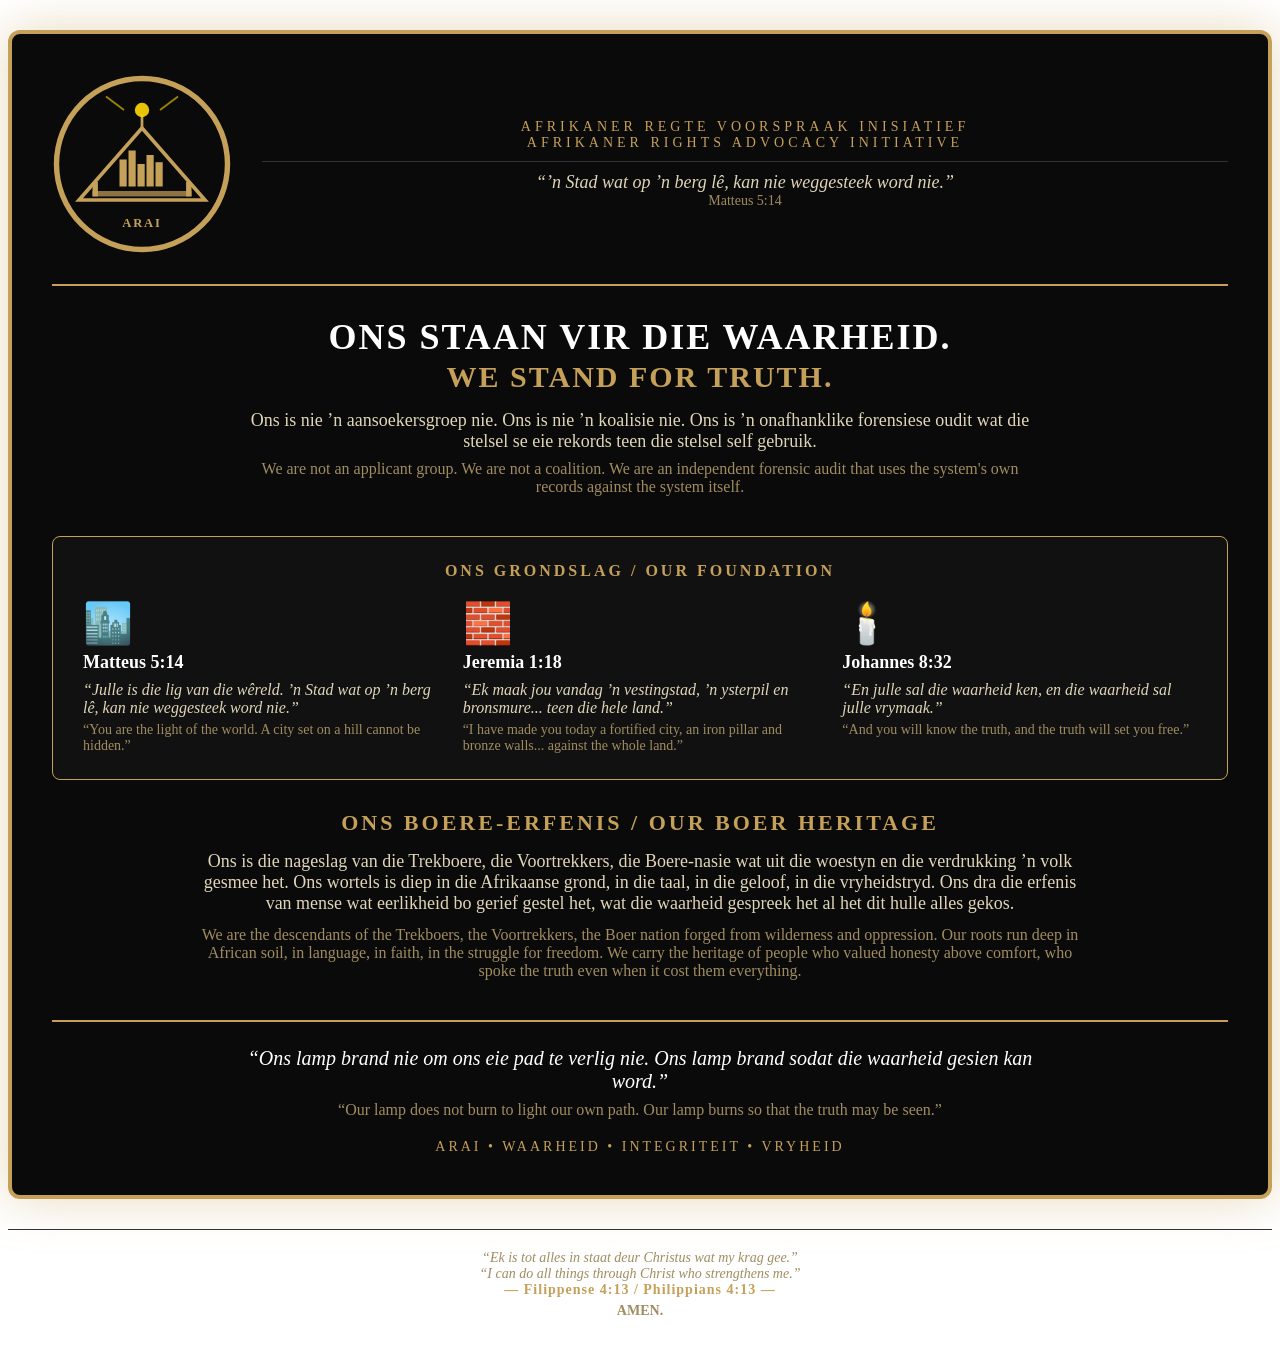
==== about.html @ 64fc845f "Add ARAI identity and heritage section to about.html" ====
<!-- ═══════════════════════════════════════════════════════════ -->
<!-- ARAI IDENTITEIT & ERFENIS – DIE EMBLEEM (2026)              -->
<!-- Plak hierdie blok in jou <body> waar die "Oor ARAI" banner   -->
<!-- moet verskyn. Dit is selfstandig en werk op enige bladsy.    -->
<!-- ═══════════════════════════════════════════════════════════ -->
<div style="
  background-color: #0a0a0a;
  border: 4px solid #c5a059;
  border-radius: 12px;
  padding: 40px 40px;
  max-width: 1200px;
  margin: 30px auto;
  font-family: 'Georgia', 'Times New Roman', serif;
  color: #f5f0e6;
  box-shadow: 0 0 50px rgba(197,160,89,0.4);
">

  <!-- ===== KOP & EMBLEEM ===== -->
  <div style="display: flex; flex-wrap: wrap; align-items: center; gap: 30px; border-bottom: 2px solid #c5a059; padding-bottom: 30px;">
    <!-- SVG-LOGO (Stad op die berg / Brons mure / Lamp) -->
    <div style="flex: 0 0 auto; margin: 0 auto;">
      <svg width="180" height="180" viewBox="0 0 200 200" xmlns="http://www.w3.org/2000/svg">
        <!-- Agtergrond sirkel -->
        <circle cx="100" cy="100" r="95" fill="#0a0a0a" stroke="#c5a059" stroke-width="6"/>
        <!-- Berg/heuwel -->
        <path d="M30 140 L100 60 L170 140 Z" fill="none" stroke="#c5a059" stroke-width="4"/>
        <!-- Stad op die berg -->
        <rect x="75" y="95" width="8" height="30" fill="#c5a059"/>
        <rect x="85" y="85" width="8" height="40" fill="#c5a059"/>
        <rect x="95" y="100" width="8" height="25" fill="#c5a059"/>
        <rect x="105" y="90" width="8" height="35" fill="#c5a059"/>
        <rect x="115" y="98" width="8" height="27" fill="#c5a059"/>
        <!-- Brons mure -->
        <rect x="45" y="130" width="110" height="6" fill="#c5a059" opacity="0.7"/>
        <rect x="45" y="120" width="6" height="16" fill="#c5a059"/>
        <rect x="149" y="120" width="6" height="16" fill="#c5a059"/>
        <!-- Lamppaal / Lig -->
        <line x1="100" y1="60" x2="100" y2="45" stroke="#c5a059" stroke-width="3"/>
        <circle cx="100" cy="40" r="8" fill="#ffd700" opacity="0.9"/>
        <!-- Ligstrale -->
        <line x1="80" y1="40" x2="60" y2="25" stroke="#ffd700" stroke-width="2" opacity="0.6"/>
        <line x1="120" y1="40" x2="140" y2="25" stroke="#ffd700" stroke-width="2" opacity="0.6"/>
        <!-- Tekens: Waarheid -->
        <text x="100" y="170" text-anchor="middle" fill="#c5a059" font-family="Georgia" font-size="14" font-weight="bold" letter-spacing="2">ARAI</text>
      </svg>
    </div>

    <!-- Title -->
    <div style="flex: 1; min-width: 250px; text-align: center;">
      <div style="font-size: 14px; letter-spacing: 4px; color: #c5a059; text-transform: uppercase;">Afrikaner Regte Voorspraak Inisiatief</div>
      <div style="font-size: 14px; letter-spacing: 4px; color: #c5a059; text-transform: uppercase;">Afrikaner Rights Advocacy Initiative</div>
      <div style="font-size: 18px; font-style: italic; color: #e0d5b8; margin-top: 10px; border-top: 1px solid #333; padding-top: 10px;">
        “’n Stad wat op ’n berg lê, kan nie weggesteek word nie.”
      </div>
      <div style="font-size: 14px; color: #a08c60;">Matteus 5:14</div>
    </div>
  </div>

  <!-- ===== KERN-BOODSKAP ===== -->
  <div style="text-align: center; padding: 30px 10px 20px;">
    <div style="font-size: 36px; font-weight: bold; color: #ffffff; text-transform: uppercase; letter-spacing: 2px; line-height: 1.2;">
      Ons staan vir die Waarheid.
    </div>
    <div style="font-size: 30px; font-weight: bold; color: #c5a059; text-transform: uppercase; letter-spacing: 2px; line-height: 1.2;">
      We stand for Truth.
    </div>
    <div style="font-size: 18px; color: #e0d5b8; margin-top: 15px; max-width: 800px; margin-left: auto; margin-right: auto;">
      Ons is nie ’n aansoekersgroep nie. Ons is nie ’n koalisie nie. Ons is ’n onafhanklike forensiese oudit wat die stelsel se eie rekords teen die stelsel self gebruik.
    </div>
    <div style="font-size: 16px; color: #a08c60; margin-top: 8px; max-width: 800px; margin-left: auto; margin-right: auto;">
      We are not an applicant group. We are not a coalition. We are an independent forensic audit that uses the system's own records against the system itself.
    </div>
  </div>

  <!-- ===== SKRIFTUURLIKE FONDAMENT ===== -->
  <div style="background-color: #111111; border: 1px solid #c5a059; border-radius: 8px; padding: 25px 30px; margin-top: 20px;">
    <div style="font-size: 16px; font-weight: bold; color: #c5a059; text-transform: uppercase; letter-spacing: 3px; text-align: center; margin-bottom: 20px;">
      Ons Grondslag / Our Foundation
    </div>
    <div style="display: grid; grid-template-columns: repeat(auto-fit, minmax(280px, 1fr)); gap: 25px;">

      <!-- Matteus 5:14 -->
      <div>
        <div style="font-size: 40px; color: #c5a059; margin-bottom: 5px;">🏙️</div>
        <div style="font-size: 18px; font-weight: bold; color: #ffffff;">Matteus 5:14</div>
        <div style="font-size: 16px; font-style: italic; color: #e0d5b8; margin-top: 8px;">
          “Julle is die lig van die wêreld. ’n Stad wat op ’n berg lê, kan nie weggesteek word nie.”
        </div>
        <div style="font-size: 14px; color: #a08c60; margin-top: 5px;">
          “You are the light of the world. A city set on a hill cannot be hidden.”
        </div>
      </div>

      <!-- Jeremia 1:18 -->
      <div>
        <div style="font-size: 40px; color: #c5a059; margin-bottom: 5px;">🧱</div>
        <div style="font-size: 18px; font-weight: bold; color: #ffffff;">Jeremia 1:18</div>
        <div style="font-size: 16px; font-style: italic; color: #e0d5b8; margin-top: 8px;">
          “Ek maak jou vandag ’n vestingstad, ’n ysterpil en bronsmure... teen die hele land.”
        </div>
        <div style="font-size: 14px; color: #a08c60; margin-top: 5px;">
          “I have made you today a fortified city, an iron pillar and bronze walls... against the whole land.”
        </div>
      </div>

      <!-- Johannes 8:32 -->
      <div>
        <div style="font-size: 40px; color: #c5a059; margin-bottom: 5px;">🕯️</div>
        <div style="font-size: 18px; font-weight: bold; color: #ffffff;">Johannes 8:32</div>
        <div style="font-size: 16px; font-style: italic; color: #e0d5b8; margin-top: 8px;">
          “En julle sal die waarheid ken, en die waarheid sal julle vrymaak.”
        </div>
        <div style="font-size: 14px; color: #a08c60; margin-top: 5px;">
          “And you will know the truth, and the truth will set you free.”
        </div>
      </div>
    </div>
  </div>

  <!-- ===== ERFENIS & WORTELS ===== -->
  <div style="padding: 30px 10px 10px; text-align: center;">
    <div style="font-size: 22px; font-weight: bold; color: #c5a059; text-transform: uppercase; letter-spacing: 3px;">
      Ons Boere-erfenis / Our Boer Heritage
    </div>
    <div style="font-size: 18px; color: #e0d5b8; max-width: 900px; margin: 15px auto 0;">
      Ons is die nageslag van die Trekboere, die Voortrekkers, die Boere-nasie wat uit die woestyn en die verdrukking ’n volk gesmee het. Ons wortels is diep in die Afrikaanse grond, in die taal, in die geloof, in die vryheidstryd. Ons dra die erfenis van mense wat eerlikheid bo gerief gestel het, wat die waarheid gespreek het al het dit hulle alles gekos.
    </div>
    <div style="font-size: 16px; color: #a08c60; max-width: 900px; margin: 12px auto 0;">
      We are the descendants of the Trekboers, the Voortrekkers, the Boer nation forged from wilderness and oppression. Our roots run deep in African soil, in language, in faith, in the struggle for freedom. We carry the heritage of people who valued honesty above comfort, who spoke the truth even when it cost them everything.
    </div>
  </div>

  <!-- ===== SLOTVERKLARING ===== -->
  <div style="border-top: 2px solid #c5a059; margin-top: 30px; padding-top: 25px; text-align: center;">
    <div style="font-size: 20px; color: #ffffff; font-style: italic; max-width: 800px; margin: 0 auto;">
      “Ons lamp brand nie om ons eie pad te verlig nie. Ons lamp brand sodat die waarheid gesien kan word.”
    </div>
    <div style="font-size: 16px; color: #a08c60; margin-top: 8px;">
      “Our lamp does not burn to light our own path. Our lamp burns so that the truth may be seen.”
    </div>
    <div style="font-size: 14px; letter-spacing: 3px; color: #c5a059; text-transform: uppercase; margin-top: 20px;">
      ARAI • Waarheid • Integriteit • Vryheid
    </div>
  </div>

</div>

<!-- ═══════════════════════════════════════════════════════════ -->
<!-- ARAI VOETNOTA: FILIPPENSE 4:13 (DIE KRAAG VAN CHRISTUS)     -->
<!-- Hierdie voetnota sal onderaan jou ARAI-embleem verskyn      -->
<!-- ═══════════════════════════════════════════════════════════ -->
<div style="
  text-align: center; 
  padding: 20px; 
  margin-top: 10px; 
  border-top: 1px solid #333; 
  font-family: 'Georgia', serif; 
  color: #a08c60; 
  font-size: 14px; 
  font-style: italic;
">
  “Ek is tot alles in staat deur Christus wat my krag gee.”<br>
  “I can do all things through Christ who strengthens me.”<br>
  <span style="color: #c5a059; font-style: normal; font-weight: bold; letter-spacing: 1px;">— Filippense 4:13 / Philippians 4:13 —</span><br>
  <span style="font-style: normal; font-weight: bold; margin-top: 5px; display: block;">AMEN.</span>
</div>
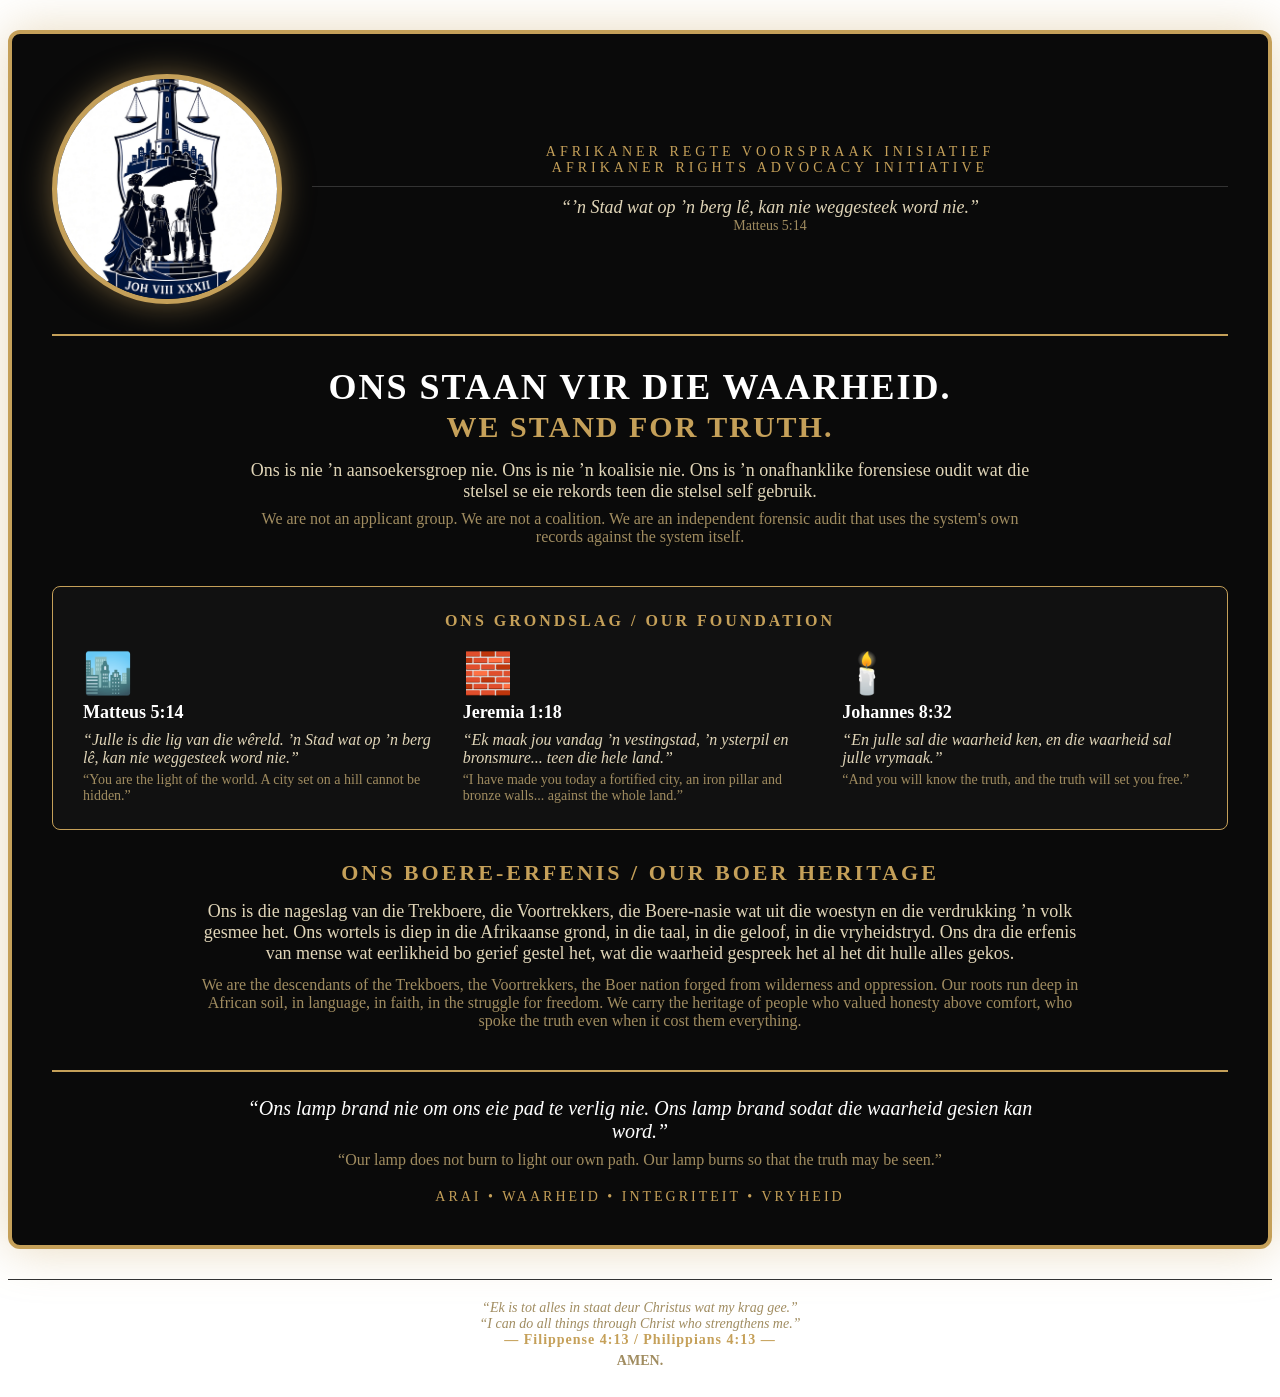
==== commit ccfaefe3: "Update logo from SVG to image Replaced SVG logo with an image of the ARAI Lighuis logo." ====
--- a/about.html
+++ b/about.html
@@ -17,32 +17,19 @@
 
   <!-- ===== KOP & EMBLEEM ===== -->
   <div style="display: flex; flex-wrap: wrap; align-items: center; gap: 30px; border-bottom: 2px solid #c5a059; padding-bottom: 30px;">
-    <!-- SVG-LOGO (Stad op die berg / Brons mure / Lamp) -->
+
+    <!-- JOU EIE LOGO: LIGHUIS (Rond, 220px, goue raam) -->
     <div style="flex: 0 0 auto; margin: 0 auto;">
-      <svg width="180" height="180" viewBox="0 0 200 200" xmlns="http://www.w3.org/2000/svg">
-        <!-- Agtergrond sirkel -->
-        <circle cx="100" cy="100" r="95" fill="#0a0a0a" stroke="#c5a059" stroke-width="6"/>
-        <!-- Berg/heuwel -->
-        <path d="M30 140 L100 60 L170 140 Z" fill="none" stroke="#c5a059" stroke-width="4"/>
-        <!-- Stad op die berg -->
-        <rect x="75" y="95" width="8" height="30" fill="#c5a059"/>
-        <rect x="85" y="85" width="8" height="40" fill="#c5a059"/>
-        <rect x="95" y="100" width="8" height="25" fill="#c5a059"/>
-        <rect x="105" y="90" width="8" height="35" fill="#c5a059"/>
-        <rect x="115" y="98" width="8" height="27" fill="#c5a059"/>
-        <!-- Brons mure -->
-        <rect x="45" y="130" width="110" height="6" fill="#c5a059" opacity="0.7"/>
-        <rect x="45" y="120" width="6" height="16" fill="#c5a059"/>
-        <rect x="149" y="120" width="6" height="16" fill="#c5a059"/>
-        <!-- Lamppaal / Lig -->
-        <line x1="100" y1="60" x2="100" y2="45" stroke="#c5a059" stroke-width="3"/>
-        <circle cx="100" cy="40" r="8" fill="#ffd700" opacity="0.9"/>
-        <!-- Ligstrale -->
-        <line x1="80" y1="40" x2="60" y2="25" stroke="#ffd700" stroke-width="2" opacity="0.6"/>
-        <line x1="120" y1="40" x2="140" y2="25" stroke="#ffd700" stroke-width="2" opacity="0.6"/>
-        <!-- Tekens: Waarheid -->
-        <text x="100" y="170" text-anchor="middle" fill="#c5a059" font-family="Georgia" font-size="14" font-weight="bold" letter-spacing="2">ARAI</text>
-      </svg>
+      <img src="lighuis.jpg" alt="ARAI Lighuis Logo" style="
+        height: 220px;
+        width: 220px;
+        object-fit: cover;
+        border-radius: 50%;
+        border: 5px solid #c5a059;
+        box-shadow: 0 0 30px rgba(197,160,89,0.5);
+        display: block;
+        background-color: #0a0a0a;
+      ">
     </div>
 
     <!-- Title -->
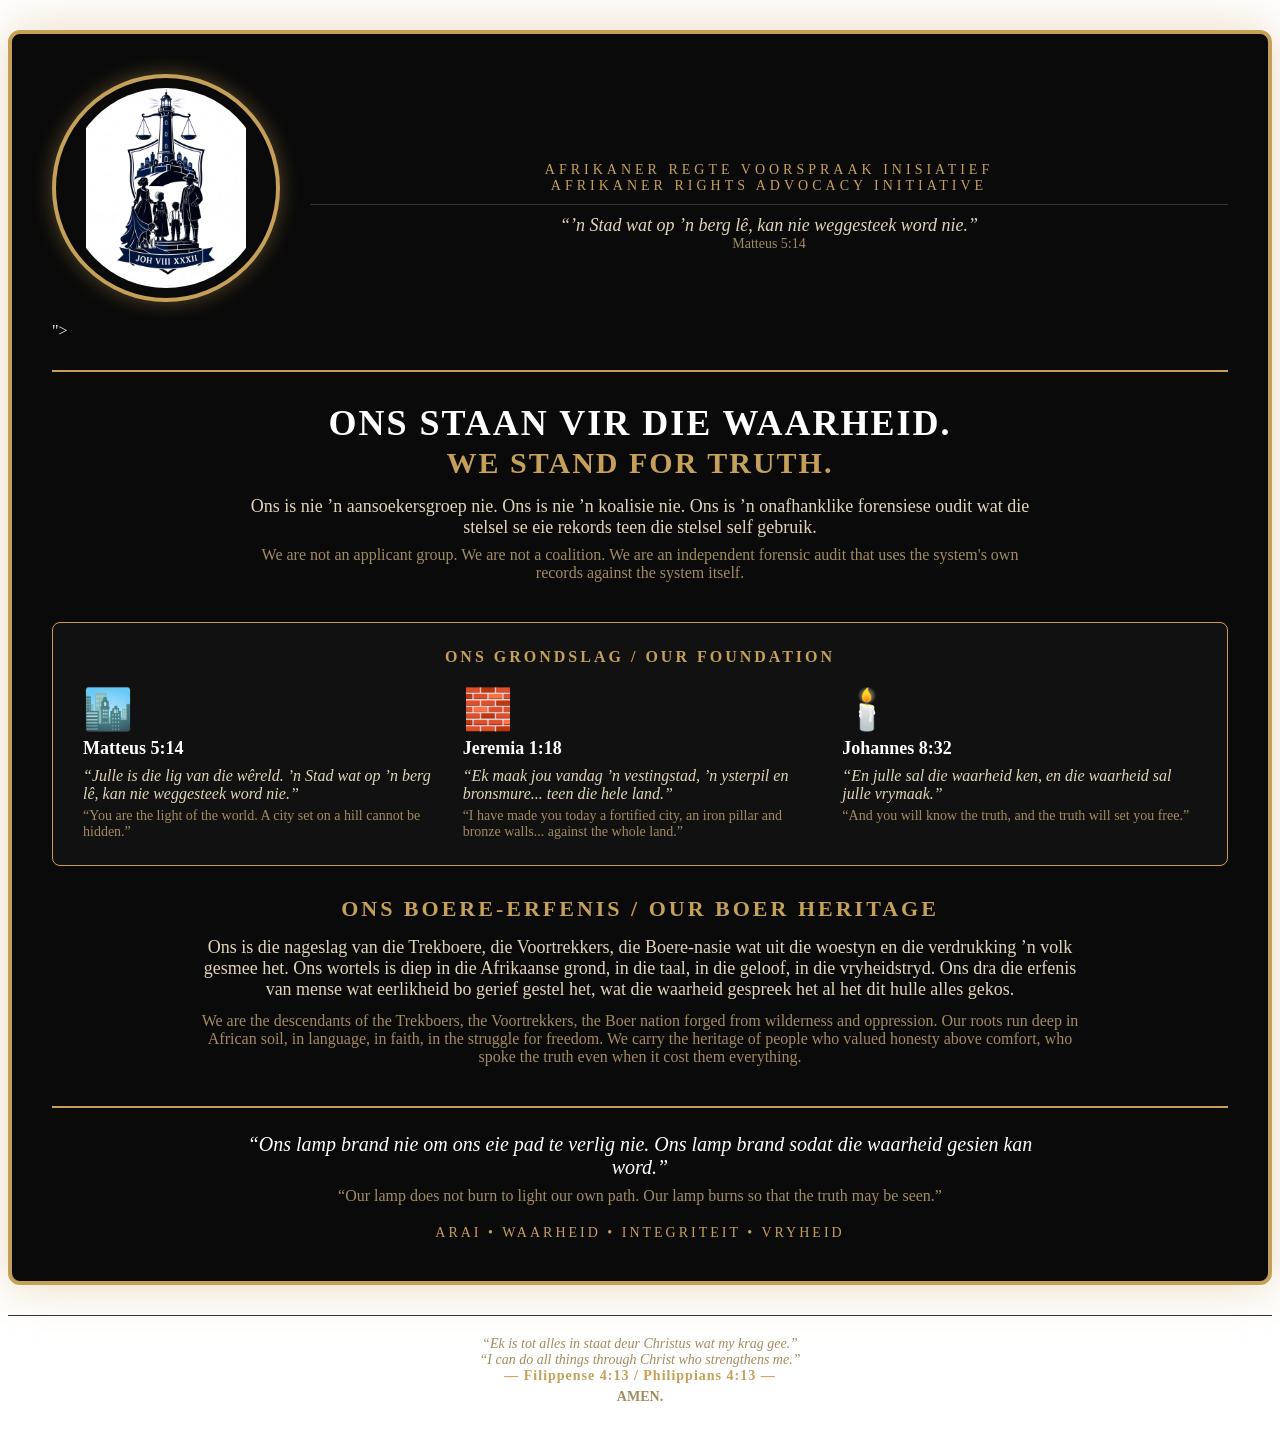
==== commit 9166208a: "Adjust logo size and styling in about.html Updated logo dimensions and styling in about.html." ====
--- a/about.html
+++ b/about.html
@@ -21,14 +21,18 @@
     <!-- JOU EIE LOGO: LIGHUIS (Rond, 220px, goue raam) -->
     <div style="flex: 0 0 auto; margin: 0 auto;">
       <img src="lighuis.jpg" alt="ARAI Lighuis Logo" style="
-        height: 220px;
-        width: 220px;
-        object-fit: cover;
-        border-radius: 50%;
-        border: 5px solid #c5a059;
-        box-shadow: 0 0 30px rgba(197,160,89,0.5);
-        display: block;
-        background-color: #0a0a0a;
+    height: 200px;
+    width: 200px;
+    object-fit: contain;
+    border-radius: 50%;
+    border: 4px solid #c5a059;
+    box-shadow: 0 0 20px rgba(197,160,89,0.4);
+    display: block;
+    margin: 0 auto 20px auto;
+    background-color: #0a0a0a;
+    padding: 10px;
+">
+
       ">
     </div>
 
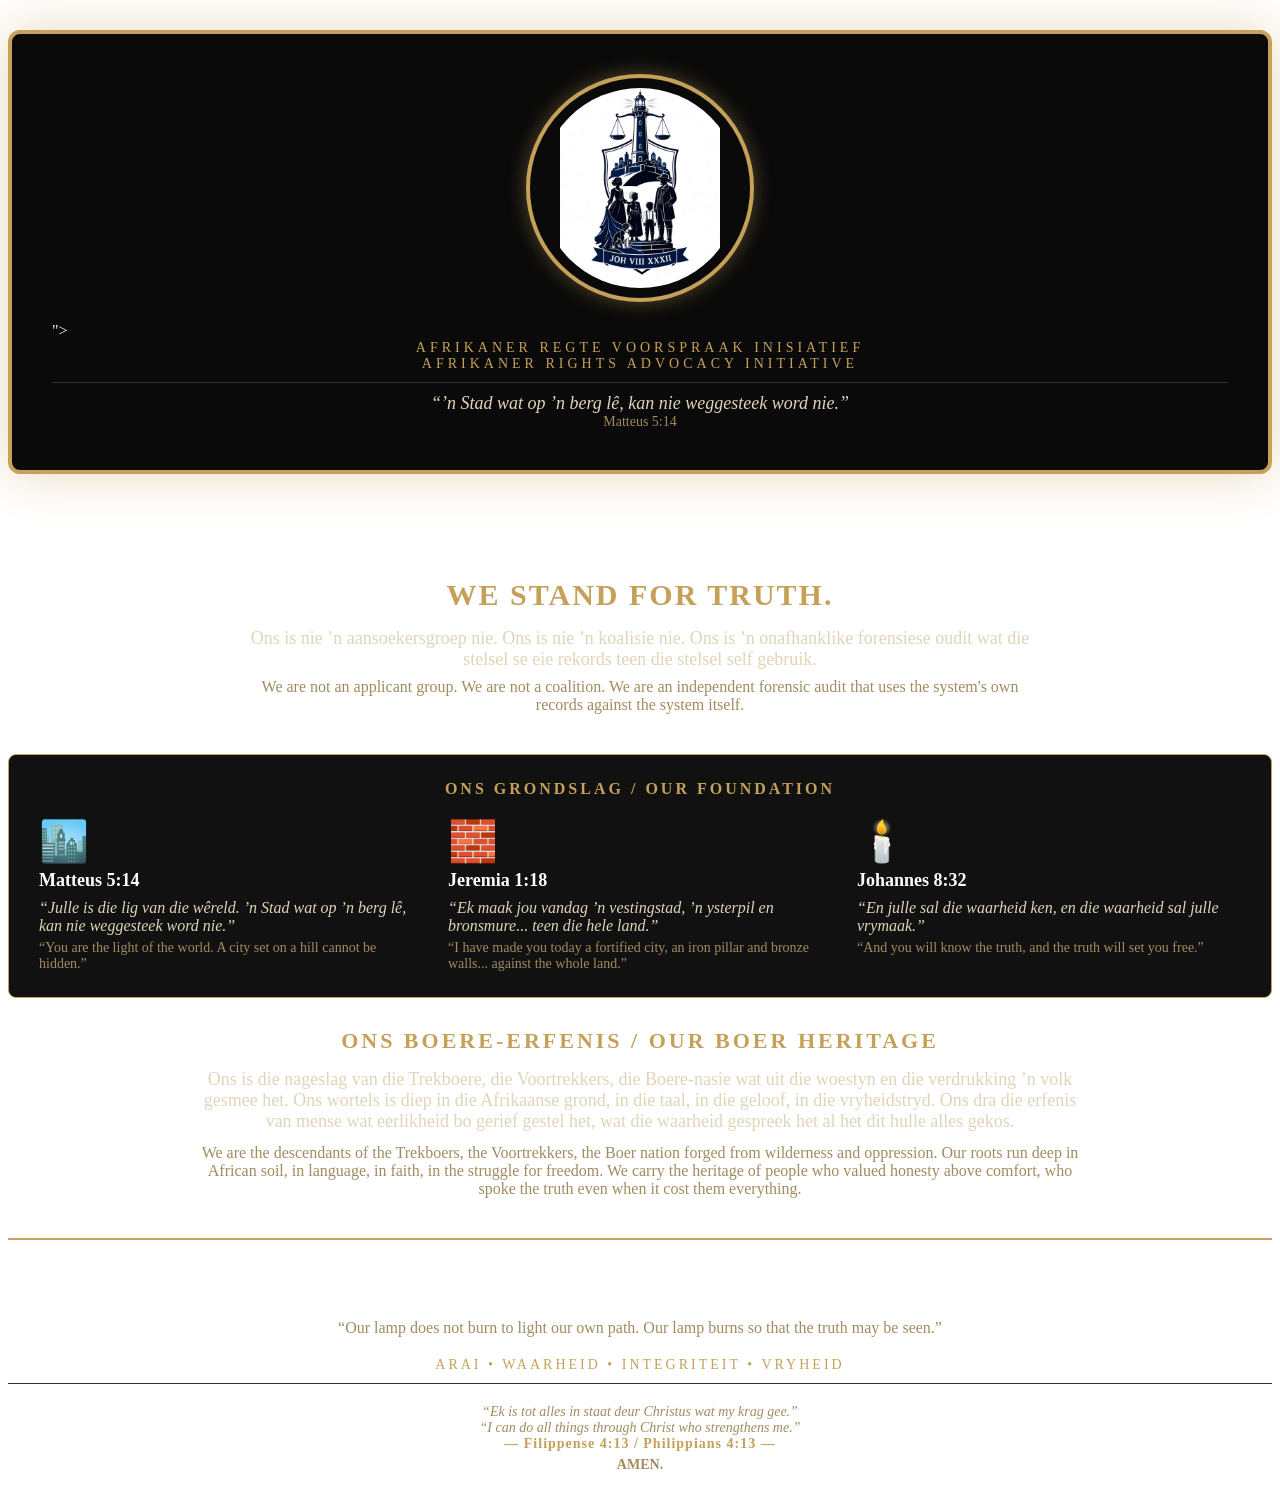
==== commit 364b4d2a: "Fix HTML syntax in about.html" ====
--- a/about.html
+++ b/about.html
@@ -13,7 +13,7 @@
   font-family: 'Georgia', 'Times New Roman', serif;
   color: #f5f0e6;
   box-shadow: 0 0 50px rgba(197,160,89,0.4);
-">
+
 
   <!-- ===== KOP & EMBLEEM ===== -->
   <div style="display: flex; flex-wrap: wrap; align-items: center; gap: 30px; border-bottom: 2px solid #c5a059; padding-bottom: 30px;">
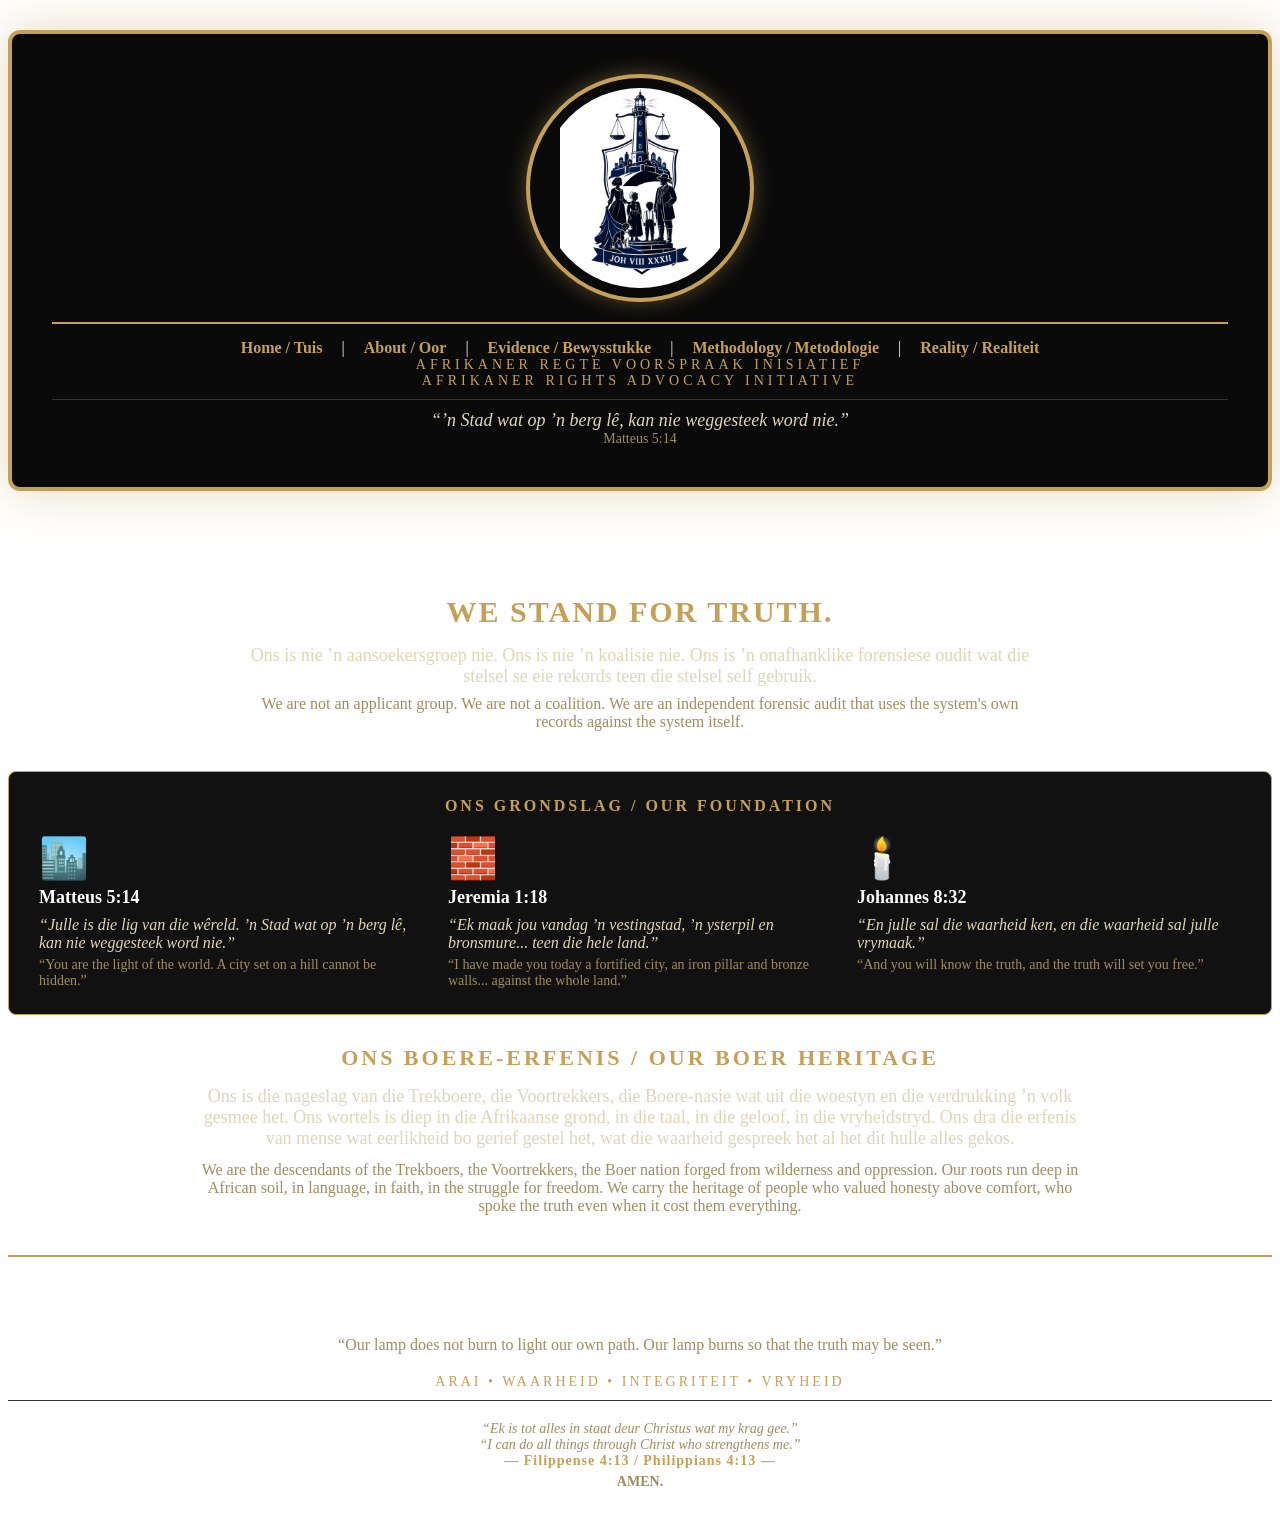
==== commit 26bd7088: "Update about.html" ====
--- a/about.html
+++ b/about.html
@@ -32,8 +32,14 @@
     background-color: #0a0a0a;
     padding: 10px;
 ">
-
-      ">
+ <div class="nav" style="text-align:center; margin-top:20px; border-top:2px solid #c5a059; padding-top:15px;">
+    <a href="index.html" style="color:#c5a059; text-decoration:none; font-weight:bold; padding:0 15px;">Home / Tuis</a> |
+    <a href="about.html" style="color:#c5a059; text-decoration:none; font-weight:bold; padding:0 15px;">About / Oor</a> |
+    <a href="evidence.html" style="color:#c5a059; text-decoration:none; font-weight:bold; padding:0 15px;">Evidence / Bewysstukke</a> |
+    <a href="methodology.html" style="color:#c5a059; text-decoration:none; font-weight:bold; padding:0 15px;">Methodology / Metodologie</a> |
+    <a href="reality.html" style="color:#c5a059; text-decoration:none; font-weight:bold; padding:0 15px;">Reality / Realiteit</a>
+</div>
+      
     </div>
 
     <!-- Title -->
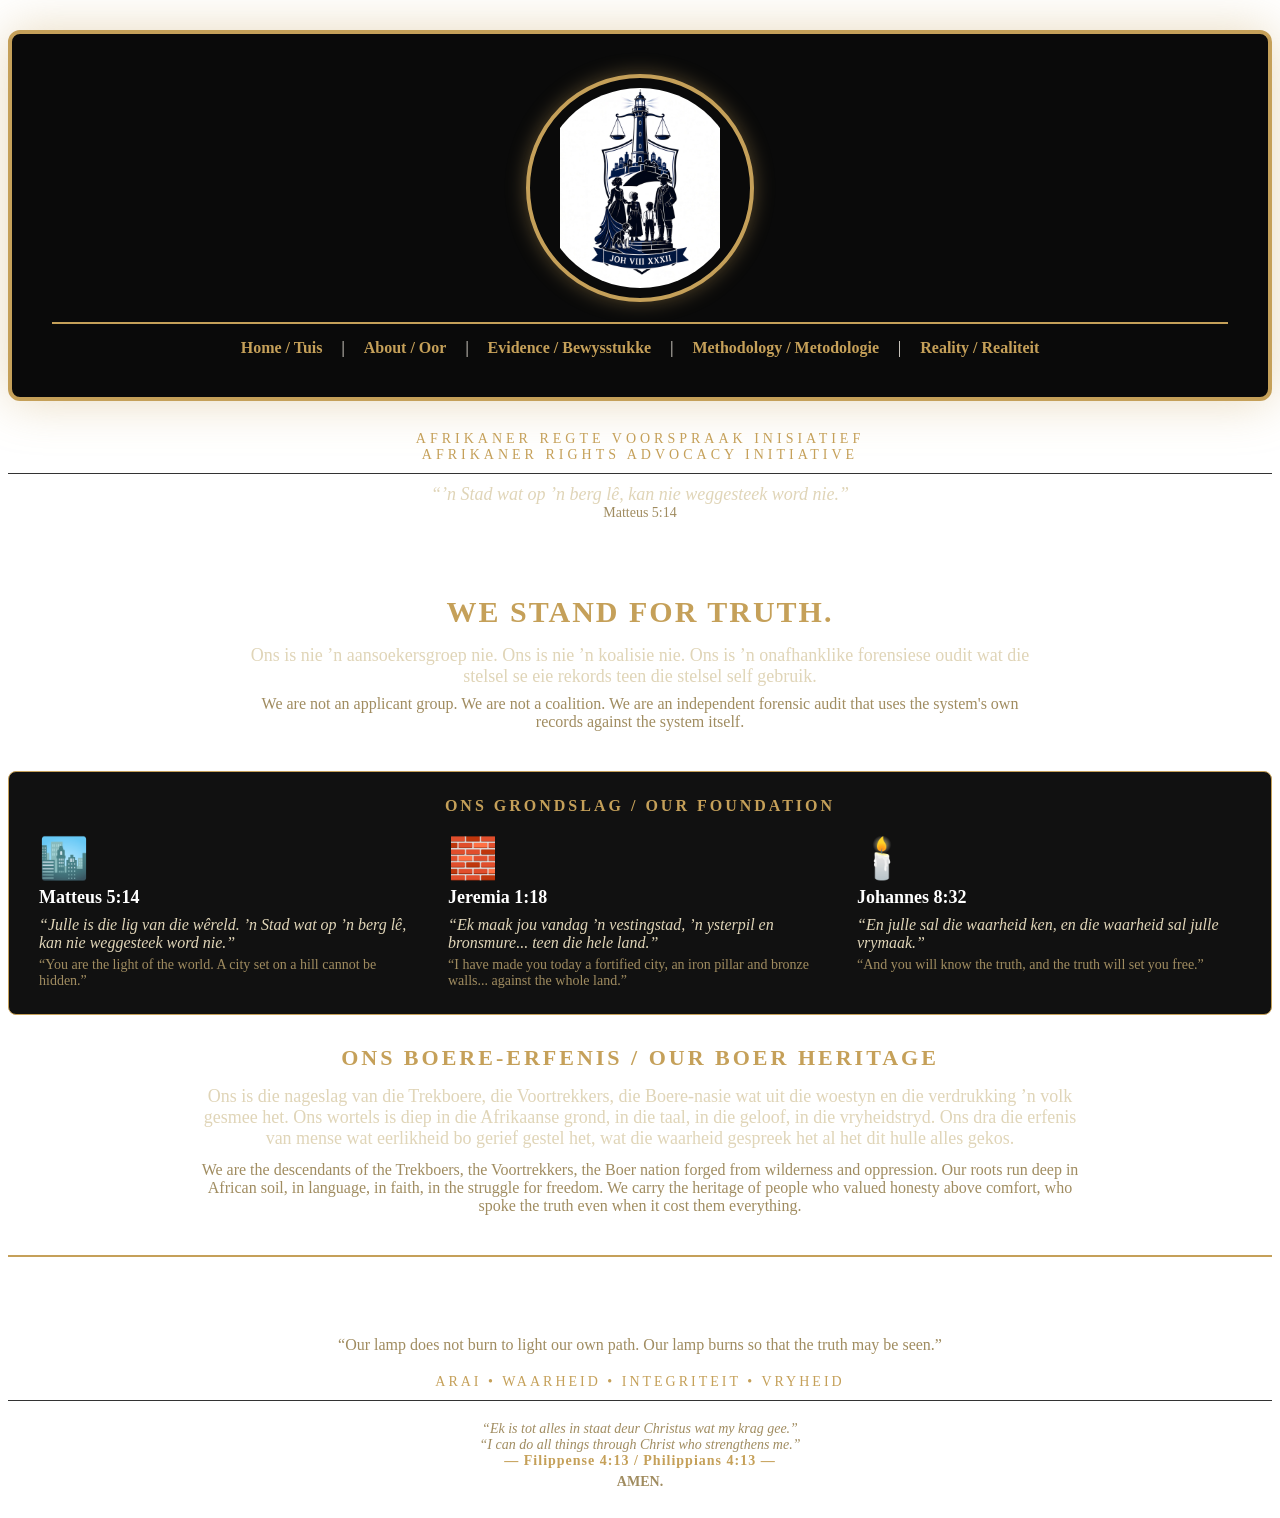
==== commit ba4cc900: "Fix HTML formatting and navigation links" ====
--- a/about.html
+++ b/about.html
@@ -32,6 +32,7 @@
     background-color: #0a0a0a;
     padding: 10px;
 ">
+      </div>   
  <div class="nav" style="text-align:center; margin-top:20px; border-top:2px solid #c5a059; padding-top:15px;">
     <a href="index.html" style="color:#c5a059; text-decoration:none; font-weight:bold; padding:0 15px;">Home / Tuis</a> |
     <a href="about.html" style="color:#c5a059; text-decoration:none; font-weight:bold; padding:0 15px;">About / Oor</a> |
